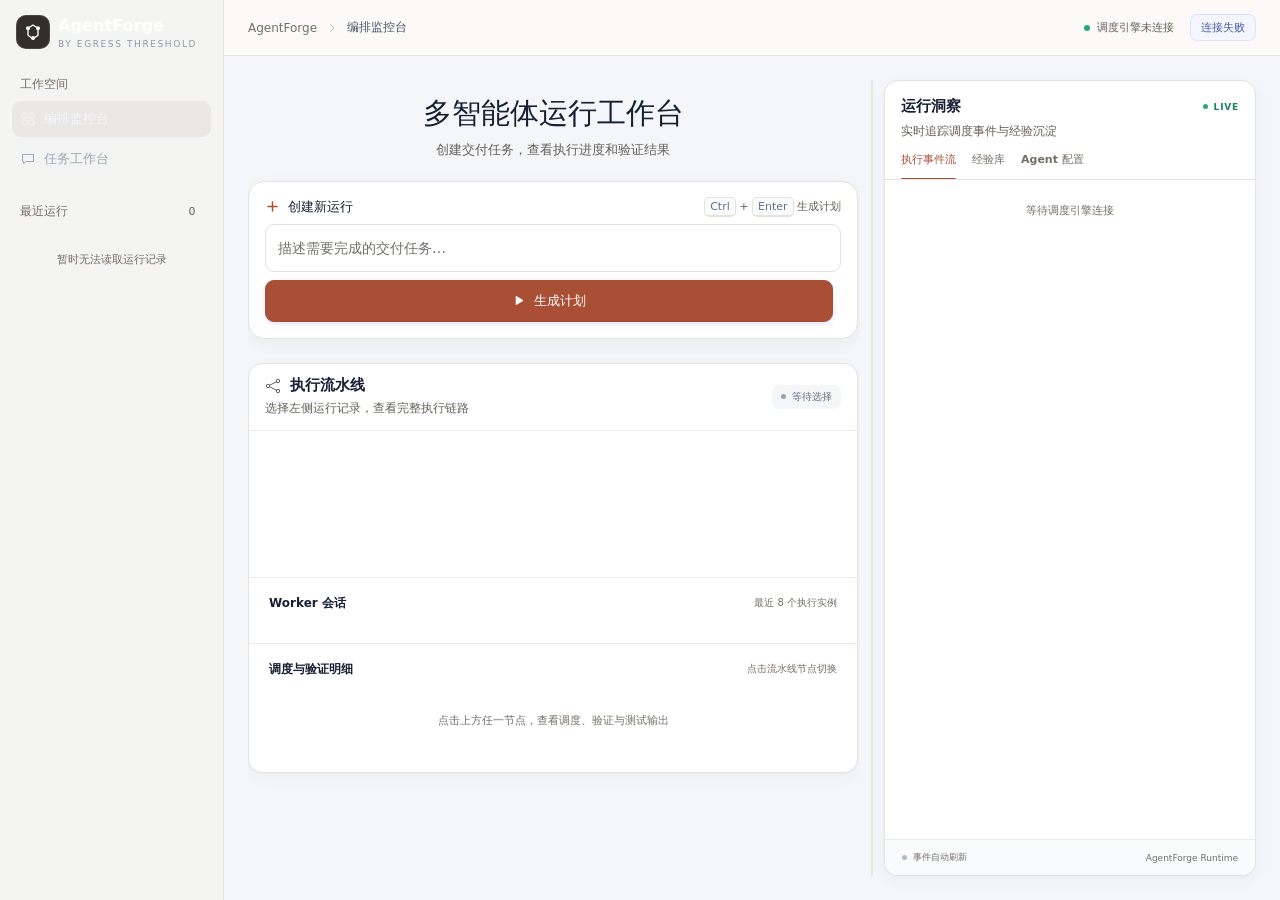
==== frontend/index.html @ 92aa2f30 "Publish AgentForge project" ====
<!DOCTYPE html>
<html lang="zh-CN">
<head>
<meta charset="utf-8" />
<meta name="viewport" content="width=device-width, initial-scale=1" />
<title>编排监控台 · AgentForge | 逃逸阈值</title>
<style>
  :root{
    --bg:#F4F6F9; --panel:#FFFFFF; --line:#E6EAF0; --line-soft:#EEF1F5;
    --text:#172033; --muted:#697386; --subtle:#98A2B3; --primary:#3559D9;
    --primary-hover:#2948BD; --primary-soft:#EEF2FF; --nav:#111827;
    --green:#16865C; --green-bg:#EAF7F1; --amber:#B56808; --amber-bg:#FFF5E5;
    --red:#C94343; --red-bg:#FDEEEE; --blue:#3478C9; --blue-bg:#EDF5FD;
    --radius:14px; --shadow:0 1px 2px rgba(16,24,40,.025),0 5px 18px rgba(16,24,40,.035);
  }
  *{box-sizing:border-box}
  html,body{margin:0;min-height:100%;font-family:Inter,"PingFang SC","Microsoft YaHei",system-ui,-apple-system,sans-serif;background:var(--bg);color:var(--text);font-size:13px}
  body{overflow:hidden}
  button,input,select{font:inherit}
  button{cursor:pointer}
  button:focus-visible,input:focus-visible,select:focus-visible{outline:3px solid rgba(53,89,217,.14);outline-offset:1px}
  .app-shell{display:grid;grid-template-columns:248px minmax(0,1fr);height:100vh;min-height:640px}

  /* 左侧工作区 */
  .sidebar{min-width:0;display:flex;flex-direction:column;background:var(--nav);color:#E7EBF2;border-right:1px solid rgba(255,255,255,.04)}
  .brand{height:72px;flex:none;display:flex;align-items:center;gap:11px;padding:0 22px;border-bottom:1px solid rgba(255,255,255,.075)}
  .brand-mark{width:34px;height:34px;display:grid;place-items:center;border-radius:10px;background:#3559D9;box-shadow:inset 0 0 0 1px rgba(255,255,255,.12)}
  .brand-name{font-size:16px;font-weight:650;letter-spacing:.1px;color:#FFF;line-height:1.25}
  .brand-sub{display:block;margin-top:3px;color:#8E99AB;font-size:9px;font-weight:500;letter-spacing:1.6px;text-transform:uppercase}
  .workspace-nav{padding:20px 14px 12px}
  .section-label{padding:0 10px;margin-bottom:9px;color:#778397;font-size:10px;font-weight:600;letter-spacing:1.2px}
  .workspace-entry{display:flex;align-items:center;gap:10px;height:40px;padding:0 12px;border-radius:9px;background:rgba(87,113,222,.17);color:#F4F6FF;font-weight:550;text-decoration:none}
  .workspace-entry svg{color:#91A7FF}
  .workspace-entry .entry-dot{margin-left:auto;width:5px;height:5px;border-radius:50%;background:#7E97F5}
  .workspace-entry.secondary{margin-top:4px;background:transparent;color:#9DA8BA}
  .workspace-entry.secondary:hover{background:rgba(255,255,255,.045);color:#E7EBF2}
  .workspace-entry.secondary svg{color:currentColor}
  .runs-section{min-height:0;display:flex;flex:1;flex-direction:column;padding:14px 10px 0}
  .runs-heading{display:flex;align-items:center;justify-content:space-between;padding:0 10px 10px}
  .runs-heading .section-label{margin:0;padding:0}
  .run-count{min-width:22px;height:20px;display:grid;place-items:center;padding:0 6px;border-radius:6px;background:rgba(255,255,255,.07);color:#9CA7B8;font-size:10px;font-variant-numeric:tabular-nums}
  #runs{overflow-y:auto;min-height:0;padding-bottom:14px;scrollbar-width:thin;scrollbar-color:#394255 transparent}
  .run-item{position:relative;margin:2px 0;padding:12px 11px 12px 13px;border:1px solid transparent;border-radius:10px;cursor:pointer;transition:background .16s,border-color .16s}
  .run-item:hover{background:rgba(255,255,255,.045)}
  .run-item.active{background:rgba(73,101,202,.18);border-color:rgba(129,151,235,.16)}
  .run-item.active:before{content:"";position:absolute;left:-1px;top:14px;bottom:14px;width:2px;border-radius:2px;background:#8CA3FF}
  .run-item .t{color:#DCE1EA;font-size:12px;line-height:1.55;display:-webkit-box;-webkit-line-clamp:2;-webkit-box-orient:vertical;overflow:hidden}
  .run-item.active .t{color:#FFF}
  .run-item .m{display:flex;gap:6px;align-items:center;margin-top:8px;color:#7F8B9E;font-size:10px;white-space:nowrap;overflow:hidden}
  .run-item .m>span:last-child{margin-left:auto;font-variant-numeric:tabular-nums}
  .dot{width:6px;height:6px;border-radius:50%;background:#667085;flex:none}
  .dot.running,.dot.queued{background:#6F8FFF;box-shadow:0 0 0 3px rgba(111,143,255,.1);animation:pulse 1.4s infinite}
  .dot.succeeded{background:#3DBA8A}
  .dot.failed,.dot.timed_out,.dot.needs_attention{background:#E36A6A}
  .sidebar-footer{flex:none;margin:0 20px;padding:17px 0 20px;border-top:1px solid rgba(255,255,255,.075)}
  .sidebar-footer .foot-title{color:#D5DBE5;font-size:11px;font-weight:550}
  .sidebar-footer .foot-copy{margin-top:5px;color:#6F7B8F;font-size:10px;line-height:1.6}

  /* 顶部与主区域 */
  .workspace{min-width:0;min-height:0;display:flex;flex-direction:column}
  .topbar{height:64px;flex:none;display:flex;align-items:center;justify-content:space-between;gap:20px;padding:0 26px;background:rgba(255,255,255,.94);border-bottom:1px solid var(--line)}
  .breadcrumb{display:flex;align-items:center;gap:9px;color:var(--subtle);font-size:12px}
  .breadcrumb strong{color:#475467;font-weight:550}
  .breadcrumb svg{color:#B0B7C3}
  .topbar-right{display:flex;align-items:center;gap:16px}
  .engine-state{display:flex;align-items:center;gap:7px;color:var(--muted);font-size:11px}
  .engine-state:before{content:"";width:6px;height:6px;border-radius:50%;background:#2AA67A;box-shadow:0 0 0 3px #E9F7F1}
  .badge{display:inline-flex;align-items:center;height:27px;padding:0 10px;border:1px solid #DCE3FA;border-radius:7px;background:#F4F6FF;color:#465BA7;font-size:11px;font-weight:550;white-space:nowrap}
  .avatar{width:30px;height:30px;display:grid;place-items:center;border-radius:9px;background:#F0F2F5;border:1px solid #E4E7EC;color:#475467;font-size:10px;font-weight:700;letter-spacing:.4px}
  .content{--activity-w:372px;position:relative;min-height:0;flex:1;display:grid;grid-template-columns:minmax(0,1fr) minmax(0,var(--activity-w,372px));gap:20px;padding:24px;overflow:hidden}
  .splitter{position:absolute;top:24px;bottom:24px;width:12px;right:calc(var(--activity-w,372px) + var(--split-offset,33px));z-index:6;cursor:col-resize;border-radius:8px;touch-action:none}
  .splitter:before{content:"";position:absolute;inset:0 5px;border-radius:4px;background:#E7E2DA;opacity:.85;transition:opacity .15s,background .15s}
  .splitter:hover:before,.splitter:focus-visible:before,.splitter.dragging:before{opacity:1;background:var(--primary)}
  .splitter:focus-visible{outline:none}
  .splitter:focus-visible:before{opacity:1}
  body.resizing{cursor:col-resize;user-select:none}
  .main-scroll{min-width:0;overflow-y:auto;padding-right:2px;scrollbar-width:thin;scrollbar-color:#CDD4DF transparent}
  .page-heading{display:flex;align-items:flex-end;justify-content:space-between;gap:16px;margin:0 0 20px}
  .eyebrow{margin-bottom:7px;color:var(--primary);font-size:10px;font-weight:700;letter-spacing:1.5px;text-transform:uppercase}
  .page-heading h1{margin:0;font-size:23px;font-weight:650;letter-spacing:-.45px;line-height:1.35}
  .page-heading p{margin:7px 0 0;color:var(--muted);font-size:12px;line-height:1.6}
  .panel{background:var(--panel);border:1px solid var(--line);border-radius:var(--radius);box-shadow:var(--shadow)}
  .composer{margin-bottom:18px;padding:18px 19px 19px}
  .composer-heading{display:flex;align-items:center;justify-content:space-between;margin-bottom:13px}
  .composer-title{display:flex;align-items:center;gap:8px;font-size:12px;font-weight:650}
  .composer-title svg{color:var(--primary)}
  .shortcut{color:var(--subtle);font-size:10px}
  kbd{padding:2px 5px;border:1px solid var(--line);border-bottom-width:2px;border-radius:5px;background:#FAFBFC;color:#667085;font-family:inherit;font-size:9px}
  .taskbar{display:grid;grid-template-columns:172px minmax(180px,1fr) auto;gap:10px}
  .taskbar input,.taskbar select{width:100%;height:42px;border:1px solid #DDE2EA;border-radius:9px;background:#FFF;color:var(--text);font-size:12px;transition:border-color .16s,box-shadow .16s}
  .taskbar input{padding:0 13px}
  .taskbar select{padding:0 34px 0 12px;cursor:pointer}
  .taskbar input::placeholder{color:#A2AAB8}
  .taskbar input:hover,.taskbar select:hover{border-color:#C7CFDC}
  .taskbar input:focus,.taskbar select:focus{border-color:#91A4E8;box-shadow:0 0 0 3px rgba(53,89,217,.08);outline:none}
  .primary-btn{height:42px;display:inline-flex;align-items:center;justify-content:center;gap:8px;padding:0 17px;border:1px solid var(--primary);border-radius:9px;background:var(--primary);color:#FFF;font-size:12px;font-weight:600;white-space:nowrap;box-shadow:0 2px 4px rgba(53,89,217,.16);transition:background .16s,transform .16s}
  .primary-btn:hover{background:var(--primary-hover);border-color:var(--primary-hover)}
  .primary-btn:active{transform:translateY(1px)}
  .primary-btn:disabled{opacity:.55;cursor:not-allowed;transform:none}
  .pipeline-panel{overflow:hidden;margin-bottom:18px}
  .panel-header{min-height:67px;display:flex;align-items:center;justify-content:space-between;gap:14px;padding:15px 20px;border-bottom:1px solid var(--line-soft)}
  .panel-title{display:flex;align-items:center;gap:9px;margin:0;font-size:13px;font-weight:650}
  .panel-title svg{color:#7C8BA5}
  .panel-subtitle{margin-top:5px;color:var(--muted);font-size:10px;white-space:nowrap;overflow:hidden;text-overflow:ellipsis;max-width:520px}
  .run-state{display:inline-flex;align-items:center;gap:6px;flex:none;padding:5px 9px;border-radius:7px;background:#F4F6F8;color:#667085;font-size:10px;font-weight:550}
  .run-state:before{content:"";width:5px;height:5px;border-radius:50%;background:#98A2B3}
  .run-state.running,.run-state.queued{background:var(--blue-bg);color:var(--blue)}
  .run-state.running:before,.run-state.queued:before{background:var(--blue);animation:pulse 1.4s infinite}
  .run-state.succeeded{background:var(--green-bg);color:var(--green)}
  .run-state.succeeded:before{background:var(--green)}
  .run-state.failed,.run-state.timed_out,.run-state.needs_attention{background:var(--red-bg);color:var(--red)}
  .run-state.failed:before,.run-state.timed_out:before,.run-state.needs_attention:before{background:var(--red)}
  .dag-wrap{overflow-x:auto;padding:14px 20px 4px;scrollbar-width:thin;scrollbar-color:#D5DBE5 transparent}
  svg#dag{display:block;width:100%;min-width:680px;height:auto}
  .stats{display:grid;grid-template-columns:repeat(5,minmax(0,1fr));gap:10px;padding:8px 20px 20px}
  .stat{min-width:0;padding:12px 13px;border:1px solid var(--line-soft);border-radius:10px;background:#FAFBFC}
  .stat .k{color:var(--muted);font-size:10px;white-space:nowrap}
  .stat .v{margin-top:6px;color:#26334A;font-size:18px;font-weight:650;line-height:1.2;font-variant-numeric:tabular-nums;white-space:nowrap;overflow:hidden;text-overflow:ellipsis}
  .workers-section{border-top:1px solid var(--line-soft);padding:17px 20px 19px}
  .section-heading{display:flex;align-items:center;justify-content:space-between;margin-bottom:12px}
  .section-heading h3{margin:0;font-size:12px;font-weight:650}
  .section-heading span{color:var(--subtle);font-size:10px}
  .workers{display:grid;grid-template-columns:repeat(auto-fit,minmax(180px,1fr));gap:9px}
  .worker{padding:11px 12px;border:1px solid var(--line);border-radius:10px;background:#FFF}
  .worker .wid{overflow:hidden;color:var(--subtle);font-family:Consolas,monospace;font-size:9px;text-overflow:ellipsis;white-space:nowrap}
  .worker .wtitle{display:flex;align-items:center;justify-content:space-between;gap:7px;margin-top:7px;font-size:11px;font-weight:600}
  .worker .p{margin-top:7px;color:var(--muted);font-size:10px;overflow:hidden;text-overflow:ellipsis;white-space:nowrap}
  .detail-section{border-top:1px solid var(--line-soft);padding:17px 20px 20px}
  .detail h3{margin:0 0 12px;font-size:12px;font-weight:650}
  .attempt-card{margin-top:10px;padding:12px 13px;border:1px solid var(--line-soft);border-radius:10px;background:#FAFBFC}
  .kv{display:flex;align-items:center;flex-wrap:wrap;gap:7px;margin-bottom:8px;font-size:11px}
  .kv:last-child{margin-bottom:0}
  .kv .k{min-width:52px;color:var(--muted)}
  .tag{display:inline-flex;align-items:center;padding:3px 7px;border-radius:5px;background:#F0F2F5;color:#5D6878;font-size:9px;line-height:1.35}
  .tag.ok{background:var(--green-bg);color:var(--green)}
  .tag.bad{background:var(--red-bg);color:var(--red)}
  .tag.warn{background:var(--amber-bg);color:var(--amber)}
  pre{max-height:190px;margin:8px 0 0;padding:11px 12px;overflow:auto;border:1px solid #E2E7EE;border-radius:8px;background:#172033;color:#DCE4F2;font-family:Consolas,Monaco,monospace;font-size:10px;line-height:1.6;white-space:pre-wrap}
  .empty{padding:22px 12px;color:var(--subtle);font-size:11px;line-height:1.7;text-align:center}

  /* 右侧事件流 */
  .activity-panel{min-height:0;display:flex;flex-direction:column;overflow:hidden}
  .activity-head{flex:none;padding:19px 19px 14px}
  .activity-title-row{display:flex;align-items:center;justify-content:space-between}
  .activity-title{margin:0;font-size:13px;font-weight:650}
  .live-label{display:flex;align-items:center;gap:6px;color:var(--green);font-size:9px;font-weight:650;letter-spacing:.8px;text-transform:uppercase}
  .live-label:before{content:"";width:5px;height:5px;border-radius:50%;background:#2AA67A;animation:pulse 1.8s infinite}
  .activity-copy{margin:6px 0 0;color:var(--muted);font-size:10px;line-height:1.5}
  .tabs{flex:none;display:flex;gap:16px;padding:0 19px;border-bottom:1px solid var(--line);overflow-x:auto;scrollbar-width:none}
  .tabs::-webkit-scrollbar{display:none}
  .tab{position:relative;flex:none;padding:0 0 12px;border:0;background:transparent;color:var(--muted);font-size:11px;font-weight:550;white-space:nowrap}
  .tab:after{content:"";position:absolute;right:0;bottom:-1px;left:0;height:2px;border-radius:2px;background:transparent}
  .tab.on{color:var(--primary)}
  .tab.on:after{background:var(--primary)}
  .activity-panel .scroll{min-height:0;flex:1;overflow-y:auto;scrollbar-width:thin;scrollbar-color:#D4DAE3 transparent}
  .ev{display:grid;grid-template-columns:51px minmax(0,1fr);gap:10px;padding:13px 17px;border-bottom:1px solid #F0F2F5}
  .ev .time{padding-top:1px;color:#A0A8B5;font-family:Consolas,monospace;font-size:9px;font-variant-numeric:tabular-nums}
  .ev .body{min-width:0}
  .ev .kind{margin-bottom:5px;overflow:hidden;color:#8B96A7;font-size:8px;font-weight:650;letter-spacing:.6px;text-overflow:ellipsis;text-transform:uppercase;white-space:nowrap}
  .ev .msg{color:#4B5668;font-size:11px;line-height:1.6;word-break:break-word}
  .ev.lv-success .msg{color:var(--green)}
  .ev.lv-warning .msg{color:var(--amber)}
  .ev.lv-error .msg{color:var(--red)}
  .ev.scheduler{background:#FAFBFF}
  .ev.selfloop{background:#FFFCF7}
  .lesson{margin:11px 13px;padding:12px 13px;border:1px solid var(--line-soft);border-radius:10px;background:#FAFBFC}
  .lesson .s{color:#344054;font-size:11px;font-weight:600;line-height:1.55}
  .lesson .p{margin-top:6px;color:var(--muted);font-size:10px;line-height:1.6}

  /* Agent 配置面板 */
  .agent-toolbar{display:flex;align-items:center;gap:8px;margin:11px 13px 0;flex-wrap:wrap}
  .agent-toolbar-label{color:var(--muted);font-size:10.5px;flex:none}
  .agent-toolbar select{height:30px;max-width:100%;border:1px solid var(--line);border-radius:8px;background:#fff;padding:0 8px;font-size:11.5px;color:var(--text)}
  .agent-new{flex:none;white-space:nowrap;margin-left:auto;height:30px;padding:0 12px;font-size:11.5px;border-radius:8px}
  .agent-section-title{margin:14px 13px 8px;color:#37332f;font-size:11px;font-weight:650;display:flex;align-items:center;gap:6px}
  .agent-section-title .hint{color:var(--subtle);font-weight:400;font-size:10px}
  .rank-hint{margin:-4px 13px 8px;color:var(--subtle);font-size:9.5px;line-height:1.55;overflow-wrap:anywhere}
  .rank-row{display:flex;gap:8px;align-items:flex-start;margin:0 13px 6px;padding:8px 10px;border:1px solid var(--line-soft);border-radius:9px;background:#fff}
  .rank-row.top{border-color:#ead2c9;background:var(--primary-soft)}
  .rank-pos{flex:none;width:20px;height:20px;display:grid;place-items:center;border-radius:6px;background:#efede8;color:var(--muted);font-size:10px;font-weight:650}
  .rank-row.top .rank-pos{background:var(--primary);color:#fff}
  .rank-main{min-width:0;flex:1}
  .rank-name{font-size:11.5px;font-weight:600;color:var(--text)}
  .rank-name .score{margin-left:6px;color:var(--primary);font-variant-numeric:tabular-nums}
  .rank-reason{margin-top:3px;color:var(--muted);font-size:9.5px;line-height:1.55;overflow-wrap:anywhere}
  .rank-badge{flex:none;font-size:9px;padding:2px 6px;border-radius:5px;background:var(--green-bg);color:var(--green)}
  .rank-badge.warn{background:var(--amber-bg);color:var(--amber)}
  .rank-badge.bad{background:var(--red-bg);color:var(--red)}
  .agent-card{margin:0 13px 8px;border:1px solid var(--line-soft);border-radius:11px;padding:11px 12px;background:#fff}
  .agent-head{display:flex;align-items:center;gap:7px}
  .agent-name{font-size:12px;font-weight:650;color:var(--text)}
  .agent-id{color:var(--subtle);font-size:9.5px;font-family:ui-monospace,Consolas,monospace}
  .agent-status{margin-left:auto;font-size:9px;padding:2px 7px;border-radius:5px;background:var(--green-bg);color:var(--green)}
  .agent-status.degraded{background:var(--amber-bg);color:var(--amber)}
  .agent-status.offline{background:#efede8;color:var(--muted)}
  .agent-model{margin-top:5px;color:var(--muted);font-size:10px}
  .agent-stats{display:grid;grid-template-columns:repeat(auto-fit,minmax(84px,1fr));gap:5px;margin-top:8px}
  .agent-stat{padding:5px 7px;border-radius:7px;background:#faf9f6}
  .agent-stat span{display:block;color:var(--subtle);font-size:8.5px}
  .agent-stat strong{display:block;margin-top:2px;color:#312d29;font-size:10.5px;font-weight:600;font-variant-numeric:tabular-nums}
  .agent-chips{display:flex;flex-wrap:wrap;gap:4px;margin-top:8px}
  .agent-chip{padding:2px 7px;border-radius:5px;background:#efede8;color:var(--muted);font-size:9px}
  .agent-actions{display:flex;gap:6px;margin-top:9px}
  .agent-actions button{height:26px;padding:0 10px;border:1px solid var(--line);border-radius:7px;background:#fff;color:var(--muted);font-size:10.5px}
  .agent-actions button:hover{border-color:var(--primary);color:var(--primary)}
  .agent-actions button.danger:hover{border-color:var(--red);color:var(--red)}
  .agent-form{margin:0 13px 10px;border:1px solid #ead2c9;border-radius:11px;padding:12px;background:var(--primary-soft)}
  .agent-form h4{margin:0 0 9px;font-size:12px;color:var(--text)}
  .agent-form-grid{display:grid;grid-template-columns:repeat(auto-fit,minmax(132px,1fr));gap:8px}
  .agent-field{display:flex;flex-direction:column;gap:4px}
  .agent-field.wide{grid-column:1/-1}
  .agent-field label{color:var(--muted);font-size:10px}
  .agent-field input,.agent-field select{height:30px;border:1px solid var(--line);border-radius:7px;padding:0 8px;font-size:11.5px;background:#fff;color:var(--text)}
  .agent-tools{display:flex;flex-wrap:wrap;gap:6px}
  .agent-tools label{display:flex;align-items:center;gap:4px;color:var(--muted);font-size:10px}
  .agent-form-actions{display:flex;gap:8px;margin-top:10px;align-items:center}
  .agent-form-actions .primary-btn{height:30px;padding:0 14px;font-size:11.5px;border-radius:8px}
  .agent-form-actions .ghost{height:30px;padding:0 12px;border:1px solid var(--line);border-radius:8px;background:#fff;color:var(--muted);font-size:11.5px}
  .agent-form-error{color:var(--red);font-size:10.5px;margin-top:8px}
  .activity-footer{flex:none;display:flex;align-items:center;justify-content:space-between;padding:11px 17px;border-top:1px solid var(--line-soft);background:#FAFBFC;color:var(--subtle);font-size:9px}
  .activity-footer span:first-child{display:flex;align-items:center;gap:6px}
  .activity-footer i{width:5px;height:5px;border-radius:50%;background:#B1BAC7}
  @keyframes pulse{0%,100%{opacity:1}50%{opacity:.35}}

  @media (max-width:1280px){
    .app-shell{grid-template-columns:224px minmax(0,1fr)}
    .content{grid-template-columns:minmax(0,1fr) minmax(0,var(--activity-w,340px))}
    .taskbar{grid-template-columns:154px minmax(160px,1fr) auto}
    .stats{gap:8px}.stat{padding:11px 10px}.stat .v{font-size:16px}
  }
  @media (max-width:1080px){
    body{overflow:auto}.app-shell{height:auto;min-height:100vh}.sidebar{position:sticky;top:0;height:100vh}
    .workspace{min-height:100vh}.content{grid-template-columns:1fr;overflow:visible}.main-scroll{overflow:visible}
    .splitter{display:none}
    .activity-panel{height:600px}.topbar{position:sticky;top:0;z-index:5}
  }
  @media (max-width:760px){
    .app-shell{display:block}.sidebar{position:static;height:auto;min-height:0}.brand{height:64px}
    .workspace-nav{display:none}.runs-section{max-height:265px}.sidebar-footer{display:none}
    .topbar{height:58px;padding:0 16px}.topbar-right{gap:9px}.engine-state{display:none}
    .content{padding:17px 14px}.page-heading h1{font-size:20px}.page-heading p{font-size:11px}
    .taskbar{grid-template-columns:1fr}.primary-btn{width:100%}.shortcut{display:none}
    .stats{grid-template-columns:repeat(2,1fr)}.stat:last-child{grid-column:span 2}
    .panel-header,.composer{padding-right:15px;padding-left:15px}.dag-wrap{padding-right:14px;padding-left:14px}
    .stats{padding-right:14px;padding-left:14px}.workers-section,.detail-section{padding-right:14px;padding-left:14px}
    .panel-subtitle{max-width:210px}.activity-panel{height:540px}
  }
</style>
<link rel="stylesheet" href="/static/theme.css" />
<style>
  /* Homepage only. The task workbench still uses the shared theme. */
  .app-shell {
    --bg: #fbfaf8;
    --nav: #f4f4f3;
    --line: #e6e2dc;
    --line-soft: #eeebe6;
    --muted: #655f58;
    --subtle: #746e67;
    --primary: #a84f35;
    --primary-hover: #8e402b;
    --primary-soft: #f8ede7;
    font-variant-numeric: tabular-nums;
  }
  .app-shell .sidebar { background: var(--nav); border-color: #e5e4e1; }
  .app-shell .brand { height: 64px; gap: 8px; padding: 0 16px; border: 0; }
  .app-shell .brand-mark { background: #322e2a; }
  .app-shell .workspace-nav { padding: 12px 12px 8px; }
  .app-shell .section-label { padding: 0 8px; margin-bottom: 8px; color: var(--subtle); font-size: 12px; font-weight: 500; letter-spacing: 0; }
  .app-shell .workspace-entry { height: 36px; gap: 8px; padding: 0 8px; font-weight: 500; }
  .app-shell .workspace-entry svg { color: currentColor; }
  .app-shell .workspace-entry:not(.secondary), .app-shell .run-item.active { background: #e9e8e5; border-color: transparent; }
  .app-shell .workspace-entry:hover, .app-shell .workspace-entry.secondary:hover,
  .app-shell .run-item:hover { background: #eeedeb; }
  .app-shell .runs-section { padding: 16px 12px 0; }
  .app-shell .runs-heading { padding: 0 8px 8px; }
  .app-shell .runs-heading .section-label { padding: 0; margin: 0; }
  .app-shell .run-count { padding: 0; background: none; color: var(--muted); font-size: 11px; }
  .app-shell .run-item { margin: 2px 0; padding: 8px; border-radius: 8px; }
  .app-shell .run-item .t { -webkit-line-clamp: 1; font-size: 13px; }
  .app-shell .run-item .m { margin-top: 4px; color: var(--subtle); font-size: 11px; }
  .app-shell .run-item.active::before { top: 8px; bottom: 8px; }
  .app-shell .topbar { height: 56px; padding: 0 24px; background: var(--bg); border-color: var(--line); }
  .app-shell .breadcrumb strong { font-weight: 500; }
  .app-shell .engine-state::before { box-shadow: none; }
  .app-shell .content { gap: 24px; padding: 24px; }
  .app-shell .main-scroll { padding: 0 2px 0 0; }
  .app-shell .page-heading { justify-content: center; margin: 16px 0 20px; text-align: center; }
  .app-shell .page-heading h1 { font: 500 clamp(26px, 2.25vw, 36px)/1.25 Georgia, "Songti SC", SimSun, serif; letter-spacing: 0; }
  .app-shell .page-heading p { margin-top: 8px; color: var(--muted); font-size: 13px; }
  .app-shell .composer { width: min(100%, 760px); padding: 16px; margin: 0 auto 24px; border-radius: 16px; box-shadow: 0 4px 16px rgba(37, 30, 24, .05); }
  .app-shell .composer-heading { margin-bottom: 8px; }
  .app-shell .composer-title { font-size: 13px; font-weight: 500; }
  .app-shell .shortcut { color: var(--muted); font-size: 11px; }
  .app-shell kbd { font-size: 11px; }
  .app-shell .taskbar { grid-template-columns: minmax(0, 1fr) auto; gap: 8px; }
  .app-shell .taskbar input { grid-column: 1 / -1; height: 48px; padding: 0 12px; font-size: 14px; }
  .app-shell .taskbar input::placeholder { color: var(--subtle); }
  .app-shell .taskbar select { width: auto; max-width: 100%; justify-self: start; }
  .app-shell .taskbar input:focus, .app-shell .taskbar select:focus,
  .app-shell :is(a, button, [tabindex="0"]):focus-visible {
    outline: 2px solid var(--primary);
    outline-offset: 2px;
    box-shadow: none;
  }
  .app-shell .primary-btn { padding: 0 12px; font-size: 13px; font-weight: 500; }
  .app-shell .primary-btn:active { transform: none; }
  .app-shell .panel-header { padding: 12px 16px; }
  .app-shell .panel-title, .app-shell .activity-title { font-size: 15px; font-weight: 600; }
  .app-shell .panel-title svg { color: var(--muted); }
  .app-shell .panel-subtitle, .app-shell .activity-copy { color: var(--muted); font-size: 12px; }
  .app-shell .dag-wrap { padding: 12px 16px 4px; }
  .app-shell .stats { padding: 8px 16px 16px; }
  .app-shell .stat .k { color: var(--muted); }
  .app-shell .activity-head { padding: 16px 16px 12px; }
  .app-shell .tabs { gap: 16px; padding: 0 16px; }
  .app-shell .tab, .app-shell .ev .time, .app-shell .ev .kind { color: var(--subtle); }
  .app-shell .tab.on { color: var(--primary); }
  .app-shell .ev .kind { text-transform: none; letter-spacing: 0; font-size: 11px; }
  .app-shell .ev .msg { font-size: 12px; }
  .app-shell .dot.running, .app-shell .dot.queued,
  .app-shell .run-state::before, .app-shell .live-label::before,
  .app-shell .activity-footer i { animation: none; box-shadow: none; }
  @media (max-width: 760px) {
    .app-shell .workspace-nav { display: block; padding-top: 0; }
    .app-shell .runs-section { max-height: 152px; padding-top: 8px; }
    .app-shell .breadcrumb svg { display: none; }
    .app-shell .topbar, .app-shell .content { padding-inline: 12px; }
    .app-shell .page-heading { margin-top: 0; }
    .app-shell .composer { padding: 12px; }
    .app-shell .taskbar select { min-width: 0; }
    .app-shell .primary-btn { width: auto; }
  }
</style>
</head>
<body>
<div class="app-shell">
  <aside class="sidebar">
    <div class="brand">
      <div class="brand-mark" aria-hidden="true">
        <svg width="22" height="22" viewBox="0 0 22 22" fill="none">
          <path d="M6 7.2L11 4l5 3.2v7.1L11 18l-5-3.7V7.2Z" stroke="white" stroke-width="1.35" stroke-linejoin="round"/>
          <circle cx="6" cy="7.2" r="2" fill="white"/><circle cx="16" cy="7.2" r="2" fill="white"/><circle cx="11" cy="17" r="2" fill="white"/>
        </svg>
      </div>
      <div><div class="brand-name">AgentForge</div><div class="brand-sub">by Egress Threshold</div></div>
    </div>
    <nav class="workspace-nav" aria-label="工作空间">
      <div class="section-label">工作空间</div>
      <a class="workspace-entry" href="/" aria-current="page">
        <svg width="16" height="16" viewBox="0 0 16 16" fill="none" aria-hidden="true"><rect x="2" y="2" width="5" height="5" rx="1.2" stroke="currentColor"/><rect x="9" y="2" width="5" height="5" rx="1.2" stroke="currentColor"/><rect x="2" y="9" width="5" height="5" rx="1.2" stroke="currentColor"/><rect x="9" y="9" width="5" height="5" rx="1.2" stroke="currentColor"/></svg>
        编排监控台
      </a>
      <a class="workspace-entry secondary" id="workbench-link" href="/workbench">
        <svg width="16" height="16" viewBox="0 0 16 16" fill="none" aria-hidden="true"><path d="M2.5 3.5h11v7h-7l-3 2v-2h-1v-7Z" stroke="currentColor" stroke-linejoin="round"/></svg>
        任务工作台
      </a>
    </nav>
    <section class="runs-section">
      <div class="runs-heading"><div class="section-label">最近运行</div><span class="run-count" id="run-count">0</span></div>
      <div id="runs"></div>
    </section>
  </aside>

  <div class="workspace">
    <header class="topbar">
      <div class="breadcrumb">
        <span>AgentForge</span>
        <svg width="12" height="12" viewBox="0 0 12 12" fill="none"><path d="m4.5 2.5 3.5 3.5-3.5 3.5" stroke="currentColor" stroke-linecap="round" stroke-linejoin="round"/></svg>
        <strong>编排监控台</strong>
      </div>
      <div class="topbar-right">
        <span class="engine-state" id="engine-state">正在连接调度引擎</span>
        <span class="badge" id="mode">加载中…</span>
      </div>
    </header>

    <div class="content">
      <main class="main-scroll">
        <div class="page-heading">
          <div><h1>多智能体运行工作台</h1><p>创建交付任务，查看执行进度和验证结果</p></div>
        </div>

        <section class="panel composer" aria-label="创建运行">
          <div class="composer-heading">
            <div class="composer-title">
              <svg width="15" height="15" viewBox="0 0 15 15" fill="none"><path d="M7.5 3v9M3 7.5h9" stroke="currentColor" stroke-width="1.5" stroke-linecap="round"/></svg>
              创建新运行
            </div>
            <span class="shortcut"><kbd>Ctrl</kbd> + <kbd>Enter</kbd> 生成计划</span>
          </div>
          <div class="taskbar">
            <input id="task" placeholder="描述需要完成的交付任务…" aria-label="交付任务" />
            <button class="primary-btn" id="go">
              <svg width="13" height="13" viewBox="0 0 13 13" fill="none" aria-hidden="true"><path d="M3.2 2.4 10 6.5l-6.8 4.1V2.4Z" fill="currentColor" stroke="currentColor" stroke-linejoin="round"/></svg>
              生成计划
            </button>
          </div>
          <div id="plan-preview" hidden></div>
        </section>

        <section class="panel pipeline-panel">
          <div class="panel-header">
            <div style="min-width:0">
              <h2 class="panel-title">
                <svg width="16" height="16" viewBox="0 0 16 16" fill="none"><circle cx="3" cy="8" r="1.7" stroke="currentColor"/><circle cx="13" cy="3" r="1.7" stroke="currentColor"/><circle cx="13" cy="13" r="1.7" stroke="currentColor"/><path d="m4.6 7.2 6.8-3.4M4.6 8.8l6.8 3.4" stroke="currentColor" stroke-linecap="round"/></svg>
                执行流水线
              </h2>
              <div class="panel-subtitle" id="active-task-title">选择左侧运行记录，查看完整执行链路</div>
            </div>
            <span class="run-state" id="active-run-status">等待选择</span>
          </div>
          <div class="dag-wrap"><svg id="dag" viewBox="0 0 720 112" role="img" aria-label="智能体执行流水线"></svg></div>
          <div class="stats" id="stats"></div>
          <details class="workers-section" id="usage-panel" hidden>
            <summary id="usage-summary"></summary>
            <ul id="usage-rows"></ul>
          </details>
          <div class="workers-section">
            <div class="section-heading"><h3>Worker 会话</h3><span>最近 8 个执行实例</span></div>
            <div class="workers" id="workers"></div>
          </div>
          <div class="detail-section">
            <div class="section-heading"><h3>调度与验证明细</h3><span>点击流水线节点切换</span></div>
            <div class="detail" id="detail"><div class="empty">点击上方任一节点，查看调度、验证与测试输出</div></div>
          </div>
        </section>
      </main>

      <div class="splitter" id="splitter" role="separator" aria-orientation="vertical"
           aria-label="拖动调整右侧面板宽度" title="拖动调整右侧面板宽度（双击恢复默认）" tabindex="0"></div>

      <aside class="panel activity-panel">
        <div class="activity-head">
          <div class="activity-title-row"><h2 class="activity-title">运行洞察</h2><span class="live-label">Live</span></div>
          <p class="activity-copy">实时追踪调度事件与经验沉淀</p>
        </div>
        <div class="tabs" role="tablist">
          <button class="tab on" data-tab="events" role="tab">执行事件流</button>
          <button class="tab" data-tab="lessons" role="tab">经验库</button>
          <button class="tab" data-tab="agents" role="tab">Agent 配置</button>
        </div>
        <div class="scroll" id="events"></div>
        <div class="scroll" id="lessons" style="display:none"></div>
        <div class="scroll" id="agents" style="display:none"></div>
        <div class="activity-footer"><span><i></i>事件自动刷新</span><span>AgentForge Runtime</span></div>
      </aside>
    </div>
  </div>
</div>

<script>
const $ = (s) => document.querySelector(s);
const SVG_NS = "http://www.w3.org/2000/svg";
let META = null, RUN = null, TIMER = null, SELECTED = null;

async function api(path, opts) {
  const res = await fetch(path, opts);
  if (!res.ok) throw Object.assign(new Error(await res.text()), {status: res.status});
  return res.json();
}

function el(tag, cls, text) {
  const n = document.createElement(tag);
  if (cls) n.className = cls;
  if (text !== undefined) n.textContent = text;
  return n;
}

function statusLabel(s) {
  return {pending:"待执行", running:"执行中", completed:"待验证", passed:"已通过", retrying:"自愈重试", timed_out:"已超时", needs_attention:"需人工介入", failed:"失败", queued:"排队中", succeeded:"成功"}[s] || s;
}

function statusColor(s) {
  return {pending:"#C5CDD8", running:"#4D73DD", completed:"#4D73DD", passed:"#22A078", retrying:"#D18A24", timed_out:"#D95C5C", needs_attention:"#D95C5C", failed:"#D95C5C", queued:"#8B96A7", succeeded:"#22A078"}[s] || "#C5CDD8";
}

function renderRunContext() {
  const title = $("#active-task-title");
  const state = $("#active-run-status");
  if (!RUN) {
    title.textContent = "选择左侧运行记录，查看完整执行链路";
    state.textContent = "等待选择";
    state.className = "run-state";
    return;
  }
  title.textContent = RUN.run.task;
  title.title = RUN.run.task;
  state.textContent = statusLabel(RUN.run.status);
  state.className = "run-state " + RUN.run.status;
}

const draftStorageKey = "agentforge.pending-draft";
function saveDraft(id) {
  try {
    if (id) sessionStorage.setItem(draftStorageKey, id);
    else sessionStorage.removeItem(draftStorageKey);
  } catch {}
}
function readDraft() {
  try { return sessionStorage.getItem(draftStorageKey); }
  catch { return null; }
}

// ---------- 右侧面板拖拽分栏 ----------
const SPLIT_KEY = "agentforge.activity-width";
function initSplitter() {
  const handle = $("#splitter");
  const content = $(".content");
  const panel = $(".activity-panel");
  const main = $(".main-scroll");
  if (!handle || !content || !panel || !main) return;
  const apply = (width) => content.style.setProperty("--activity-w", Math.round(width) + "px");
  const clamp = (width) => {
    const rect = content.getBoundingClientRect();
    const max = Math.max(340, Math.min(800, rect.width - 600));
    return Math.max(300, Math.min(width, max));
  };
  const syncOffset = () => {
    const contentRect = content.getBoundingClientRect();
    const panelRect = panel.getBoundingClientRect();
    const mainRect = main.getBoundingClientRect();
    const paddingRight = contentRect.right - panelRect.right;
    const gap = Math.max(0, panelRect.left - mainRect.right);
    handle.style.setProperty("--split-offset", (paddingRight + gap / 2 - 6).toFixed(1) + "px");
  };
  let stored = NaN;
  try { stored = parseFloat(localStorage.getItem(SPLIT_KEY) || ""); } catch (error) { /* 隐私模式 */ }
  syncOffset();
  apply(clamp(Number.isFinite(stored) ? stored : panel.getBoundingClientRect().width));
  syncOffset();
  let drag = null;
  handle.addEventListener("pointerdown", (event) => {
    if (event.button !== 0) return;
    drag = { startX: event.clientX, width: panel.getBoundingClientRect().width };
    try { handle.setPointerCapture(event.pointerId); } catch (error) { /* 忽略 */ }
    handle.classList.add("dragging");
    document.body.classList.add("resizing");
    event.preventDefault();
  });
  handle.addEventListener("pointermove", (event) => {
    if (!drag) return;
    apply(clamp(drag.width + (drag.startX - event.clientX)));
  });
  const end = (event) => {
    if (!drag) return;
    drag = null;
    handle.classList.remove("dragging");
    document.body.classList.remove("resizing");
    try { handle.releasePointerCapture(event.pointerId); } catch (error) { /* 忽略 */ }
    const width = parseFloat(content.style.getPropertyValue("--activity-w"));
    if (Number.isFinite(width)) {
      try { localStorage.setItem(SPLIT_KEY, String(Math.round(width))); } catch (error) { /* 忽略 */ }
    }
    syncOffset();
  };
  handle.addEventListener("pointerup", end);
  handle.addEventListener("pointercancel", end);
  handle.addEventListener("keydown", (event) => {
    const applied = parseFloat(content.style.getPropertyValue("--activity-w"));
    const current = Number.isFinite(applied) ? applied : panel.getBoundingClientRect().width;
    let next = null;
    if (event.key === "ArrowLeft") next = current + 24;
    else if (event.key === "ArrowRight") next = current - 24;
    else if (event.key === "Home") next = 300;
    else if (event.key === "End") next = 800;
    if (next === null) return;
    event.preventDefault();
    const width = clamp(next);
    apply(width);
    try { localStorage.setItem(SPLIT_KEY, String(Math.round(width))); } catch (error) { /* 忽略 */ }
    syncOffset();
  });
  handle.addEventListener("dblclick", () => {
    content.style.removeProperty("--activity-w");
    try { localStorage.removeItem(SPLIT_KEY); } catch (error) { /* 忽略 */ }
    syncOffset();
  });
  window.addEventListener("resize", () => {
    const applied = parseFloat(content.style.getPropertyValue("--activity-w"));
    if (Number.isFinite(applied)) apply(clamp(applied));
    syncOffset();
  });
}

async function boot() {
  initSplitter();
  META = await api("/api/meta");
  $("#mode").textContent = META.mode === "mock" ? "离线回放模式" : "在线推理模式";
  $("#engine-state").textContent = "调度引擎已就绪";
  renderDag(null);
  renderStats();
  renderRunContext();
  const runs = await loadRuns();
  const requestedRun = new URLSearchParams(location.search).get("run");
  if (requestedRun) await selectRun(requestedRun);
  else if (runs.length) await selectRun(runs[0].id);
  const draftId = readDraft();
  if (draftId) {
    try {
      const draft = await api("/api/plan/" + encodeURIComponent(draftId));
      if (readDraft() === draftId) {
        if (draft.run_id) {
          await selectRun(draft.run_id);
          saveDraft(null);
        } else {
          $("#task").value = draft.task;
          renderPlanPreview(draft);
        }
      }
    } catch (error) {
      if (readDraft() === draftId) {
        if (error.status === 404) saveDraft(null);
        const text = error.status === 404 ? "待确认计划已失效，可以生成新计划。" : "暂时无法恢复计划：" + error.message;
        $("#plan-preview").replaceChildren(el("p", "", text));
        $("#plan-preview").hidden = false;
      }
    }
  }
  startPolling();
}

async function loadRuns() {
  const runs = await api("/api/runs");
  const box = $("#runs");
  box.innerHTML = "";
  $("#run-count").textContent = runs.length;
  if (!runs.length) { box.appendChild(el("div","empty","尚无运行记录\n创建一个新任务开始")); return runs; }
  runs.forEach(r => {
    const item = el("div", "run-item" + (RUN && RUN.run.id === r.id ? " active" : ""));
    item.appendChild(el("div","t", r.task));
    const m = el("div","m");
    m.appendChild(el("span","dot " + r.status));
    m.appendChild(el("span","", statusLabel(r.status)));
    const scName = (META.scenarios.find(s => s.id === r.scenario) || {}).name;
    if (scName) m.appendChild(el("span","tag", scName));
    m.appendChild(el("span","", r.created_at.slice(11)));
    item.appendChild(m);
    item.onclick = () => selectRun(r.id);
    box.appendChild(item);
  });
  return runs;
}

async function selectRun(id) {
  RUN = await api("/api/runs/" + id);
  syncRunNavigation(id);
  SELECTED = null;
  renderAll();
}

function syncRunNavigation(id) {
  $("#workbench-link").href="/workbench?run="+encodeURIComponent(id);
  history.replaceState(null,"","?run="+encodeURIComponent(id));
}

function renderAll() {
  if (!RUN) return;
  renderDag(RUN.nodes);
  renderStats();
  renderWorkers();
  renderEvents();
  renderLessons();
  renderDetail();
  renderRunContext();
  loadRuns();
}

function svgEl(tag, attrs, text) {
  const node = document.createElementNS(SVG_NS, tag);
  Object.entries(attrs || {}).forEach(([key, value]) => node.setAttribute(key, value));
  if (text !== undefined) node.textContent = text;
  return node;
}

const ROLE_LABELS = {analyst:"分析", coder:"编码", tester:"测试", reviewer:"评审",
  triage:"分诊", diagnostician:"诊断", operator:"运维", verifier:"核验"};

function renderDag(nodes) {
  const svg = $("#dag");
  svg.innerHTML = "";
  const defs = svgEl("defs");
  defs.innerHTML = '<marker id="ar" viewBox="0 0 10 10" refX="8" refY="5" markerWidth="5" markerHeight="5" orient="auto-start-reverse"><path d="M2 1L8 5L2 9" fill="none" stroke="var(--subtle)" stroke-width="1.5" stroke-linecap="round" stroke-linejoin="round"/></marker>';
  svg.appendChild(defs);

  const list = nodes || [];
  const byId = Object.fromEntries(list.map(n => [n.id, n]));
  const depth = {};
  const calcDepth = n => {
    if (depth[n.id] !== undefined) return depth[n.id];
    const deps = (n.deps || []).filter(d => byId[d]);
    depth[n.id] = deps.length ? Math.max(...deps.map(d => calcDepth(byId[d]))) + 1 : 0;
    return depth[n.id];
  };
  list.forEach(calcDepth);
  const columns = [];
  list.forEach(n => { (columns[depth[n.id]] = columns[depth[n.id]] || []).push(n); });

  const stepX = 176, w = 132, h = 84, gapY = 22, padY = 16;
  const maxRows = Math.max(1, ...columns.map(c => c.length));
  const height = padY * 2 + maxRows * h + (maxRows - 1) * gapY;
  const width = Math.max(720, 28 + columns.length * stepX);
  svg.setAttribute("viewBox", `0 0 ${width} ${height}`);
  const pos = {};
  columns.forEach((col, ci) => col.forEach((n, ri) => {
    pos[n.id] = {x: 14 + ci * stepX, y: padY + ri * (h + gapY)};
  }));

  // 依赖边：标注上游交接的产物文件
  list.forEach(n => {
    (n.deps || []).forEach(depId => {
      const dep = byId[depId];
      if (!dep || !pos[depId] || !pos[n.id]) return;
      const a = pos[depId], b = pos[n.id];
      const x1 = a.x + w + 3, y1 = a.y + h / 2, x2 = b.x - 5, y2 = b.y + h / 2;
      const midX = (x1 + x2) / 2;
      svg.appendChild(svgEl("path", {
        d: `M${x1} ${y1} C${midX} ${y1}, ${midX} ${y2}, ${x2} ${y2}`,
        stroke: "var(--line)", "stroke-width": "1.2", fill: "none", "marker-end": "url(#ar)"
      }));
      const files = (dep.outputs || []).join("、");
      if (files) {
        const label = svgEl("text", {x: midX, y: (y1 + y2) / 2 - 5, "text-anchor": "middle",
          "font-size": "8.5", fill: "var(--subtle)", stroke: "#fff", "stroke-width": "3", "paint-order": "stroke"}, files);
        svg.appendChild(label);
      }
    });
  });

  list.forEach((n, i) => {
    const {x, y} = pos[n.id];
    const g = svgEl("g", {role:"button", tabindex:RUN ? "0" : "-1", "aria-label":`${n.name}，${ROLE_LABELS[n.role] || n.role}，${n.latest?.attempt === 0 ? "复验后复用" : statusLabel(n.status)}`});
    if (RUN) {
      g.style.cursor = "pointer";
      const choose = () => { SELECTED = n.id; renderDag(RUN.nodes); renderDetail(); };
      g.onclick = choose;
      g.onkeydown = (event) => { if (event.key === "Enter" || event.key === " ") choose(); };
    }
    g.appendChild(svgEl("rect", {
      x, y, width:w, height:h, rx:"12",
      fill:SELECTED === n.id ? "var(--primary-soft)" : "#fff",
      stroke:SELECTED === n.id ? "var(--primary)" : "var(--line)",
      "stroke-width":SELECTED === n.id ? "1.8" : "1.2"
    }));
    g.appendChild(svgEl("circle", {cx:x+16, cy:y+16, r:"3.5", fill:statusColor(n.status)}));
    g.appendChild(svgEl("text", {x:x+26, y:y+19, fill:"var(--subtle)", "font-size":"10", "font-weight":"500"}, String(i + 1).padStart(2, "0")));
    g.appendChild(svgEl("text", {x:x+w-11, y:y+19, "text-anchor":"end", "font-size":"9", "font-weight":"600", fill:"var(--muted)"}, ROLE_LABELS[n.role] || n.role || ""));
    g.appendChild(svgEl("text", {x:x+w/2, y:y+47, "text-anchor":"middle", "font-size":"12", "font-weight":"600", fill:"var(--text)"}, n.name));
    g.appendChild(svgEl("text", {x:x+w/2, y:y+66, "text-anchor":"middle", "font-size":"9.5", "font-weight":"500", fill:statusColor(n.status)}, n.latest?.attempt === 0 ? "复验后复用" : statusLabel(n.status)));
    if (n.attempts && n.attempts.length > 1) {
      g.appendChild(svgEl("text", {x:x+w/2, y:y+78, "text-anchor":"middle", "font-size":"8.5", "font-weight":"600", fill:"var(--amber)"}, `自愈重试 ×${n.attempts.length - 1}`));
    }
    svg.appendChild(g);
  });
}

function renderStats() {
  const s = RUN ? (RUN.run.stats || {}) : {};
  const box = $("#stats");
  box.innerHTML = "";
  const value = (v, suffix="") => RUN ? String(v ?? 0) + suffix : "—";
  const items = [
    ["执行次数", value(s.attempts)],
    ["自愈次数", value(s.retries)],
    ["熔断改派", value(s.switches)],
    ["执行 Tokens", value(s.tokens)],
    ["执行估算成本", RUN ? "¥" + (s.cost ?? 0) : "—"]
  ];
  items.forEach(([k,v]) => {
    const d = el("div","stat");
    d.appendChild(el("div","k",k));
    d.appendChild(el("div","v",v));
    box.appendChild(d);
  });
  renderModelUsage();
}

const FALLBACK_CATEGORY_LABELS = {
  auth_rejected: "鉴权被拒", timeout: "超时", rate_limited: "限流",
  server_error: "服务错误", network: "网络错误", invalid_response: "响应无效",
  empty_response: "空响应", length_limit: "输出达到长度上限", http_error: "HTTP 错误", unknown: "未知故障"
};
function renderModelUsage() {
  const panel = $("#usage-panel");
  const list = $("#usage-rows");
  const usage = RUN?.model_usage || [];
  const fallbacks = RUN?.gateway_fallbacks || [];
  panel.hidden = usage.length === 0 && fallbacks.length === 0;
  list.replaceChildren();
  for (const f of fallbacks) {
    const phase = f.phase === "planning" ? "规划" : "执行";
    const cause = FALLBACK_CATEGORY_LABELS[f.category] || f.category;
    const takeover = f.to_provider ? "接手 " + f.to_provider + " / " + f.to_model : "没有可用备用模型";
    const cooldown = f.category === "auth_rejected" ? "永久停用"
      : f.cooldown_seconds != null ? "冷却 " + f.cooldown_seconds + "s" : "";
    list.appendChild(el("li", "", "模型回退 · " + phase + " · 千问 " + cause +
      " · 等待 " + f.wait_seconds + "s" + (cooldown ? " · " + cooldown : "") + " · " + takeover +
      (f.detail ? " · " + f.detail : "")));
  }
  if (!usage.length) {
    $("#usage-summary").textContent = "模型用量 · 仅记录到网关回退";
    return;
  }

  const groups = new Map();
  for (const row of usage) {
    const key = JSON.stringify([row.phase, row.provider, row.model]);
    if (!groups.has(key)) {
      groups.set(key, {phase: row.phase, provider: row.provider, model: row.model,
        calls: 0, failed: 0, tokens: 0, responses: 0, metered: 0});
    }
    const group = groups.get(key);
    group.calls++;
    group.failed += Number(row.outcome === "failed");
    group.tokens += row.reported_tokens;
    group.responses += row.responses;
    group.metered += row.metered_responses;
  }
  const total = usage.reduce((sum, row) => sum + row.reported_tokens, 0);
  $("#usage-summary").textContent = "模型用量 · 服务已报告 " + total.toLocaleString("zh-CN") + " tokens" +
    (fallbacks.length ? " · " + fallbacks.length + " 次模型回退" : "");
  for (const group of groups.values()) {
    const phase = group.phase === "planning" ? "规划" : "执行";
    const tokens = group.metered ? group.tokens.toLocaleString("zh-CN") + " tokens" : "用量未报告";
    list.appendChild(el("li", "", phase + " · " + group.provider + " / " + group.model + " · " +
      tokens + " · " + group.calls + " 次网关调用（" + group.failed + " 次网关失败） · " +
      group.metered + "/" + group.responses + " 条响应有计量"));
  }
}

function renderWorkers() {
  const box = $("#workers");
  box.innerHTML = "";
  const workers = RUN.workers || [];
  if (!workers.length) { box.appendChild(el("div","empty","本次运行暂无 Worker 会话")); return; }
  workers.slice(-8).forEach(w => {
    const card = el("div", "worker");
    card.appendChild(el("div", "wid", w.id));
    const title = el("div", "wtitle");
    title.appendChild(el("span", "", `${w.node_id} · #${w.attempt}`));
    title.appendChild(el("span", "tag " + (w.status === "completed" ? "ok" : w.status === "running" ? "warn" : "bad"), statusLabel(w.status)));
    card.appendChild(title);
    card.appendChild(el("div", "p", `${w.agent_id} · ${w.provenance}`));
    box.appendChild(card);
  });
}

function renderEvents() {
  const box = $("#events");
  box.innerHTML = "";
  const evs = (RUN.events || []).slice().reverse();
  if (!evs.length) { box.appendChild(el("div","empty","等待调度事件…")); return; }
  evs.forEach(t => {
    const p = t.payload || {};
    const d = el("div", `ev lv-${p.level || "info"} ${t.kind}`);
    d.appendChild(el("div","time", t.ts.slice(11)));
    const body = el("div","body");
    body.appendChild(el("div","kind", `${t.kind} · ${t.source} · ${t.provenance}`));
    let message = p.message || t.kind;
    if (t.kind === "scheduler" && p.chosen?.model) {
      const model = p.chosen.model;
      message = message.replace("（" + model + "）", "（Agent 配置模型 " + model + "）");
    }
    if (t.kind === "worker.completed" && p.model) {
      message += " · 实际调用模型 " + [p.provider, p.model].filter(Boolean).join(" / ");
    }
    body.appendChild(el("div","msg", message));
    if (t.kind === "scheduler" && Array.isArray(p.ranked) && p.ranked.length) {
      const lines = p.ranked.map((r, idx) =>
        (idx === 0 ? "▶ " : "　") + r.agent_name + " " + r.score +
        (r.breaker && r.breaker !== "closed" ? "（" + (r.breaker === "circuit_open" ? "熔断" : "降级") + "）" : ""));
      body.appendChild(el("div","msg", "候选排序：" + lines.join("；")));
      if (p.chosen?.reason) body.appendChild(el("div","msg", "选择理由：" + p.chosen.reason));
    }
    if (t.kind === "artifact.handoff" && Array.isArray(p.files)) {
      body.appendChild(el("div","msg", "产物交接：" + p.files.map(f => f.file + " ← " + f.from_node).join("；")));
    }
    d.appendChild(body);
    box.appendChild(d);
  });
}

function renderLessons() {
  const box = $("#lessons");
  box.innerHTML = "";
  const ls = (RUN.lessons || []);
  if (!ls.length) { box.appendChild(el("div","empty","本次运行暂无失败经验沉淀")); return; }
  ls.forEach(l => {
    const d = el("div","lesson");
    d.appendChild(el("div","s", `[${l.signature}] ${l.strategy}`));
    d.appendChild(el("div","p", l.patch));
    d.appendChild(el("div","p", `命中次数：${l.hits}`));
    box.appendChild(d);
  });
}

function renderDetail() {
  const box = $("#detail");
  if (!RUN || !SELECTED) { box.innerHTML = '<div class="empty">点击上方任一节点，查看调度、验证与测试输出</div>'; return; }
  const n = RUN.nodes.find(x => x.id === SELECTED);
  if (!n) return;
  box.innerHTML = "";
  box.appendChild(el("h3", "", `${n.name} · ${n.desc}`));
  const meta = el("div","kv");
  meta.appendChild(el("span","k","角色"));
  meta.appendChild(el("span","tag", ROLE_LABELS[n.role] || n.role || "—"));
  meta.appendChild(el("span","k","产物"));
  meta.appendChild(el("span","tag", (n.outputs || []).join("、") || "—"));
  box.appendChild(meta);
  const received = (RUN.events || []).filter(e => e.kind === "artifact.handoff" && e.node_id === n.id);
  if (received.length) {
    const files = received.flatMap(e => e.payload?.files || []);
    const line = el("div","kv");
    line.appendChild(el("span","k","接收上游"));
    line.appendChild(el("span","tag ok", files.map(f => `${f.file} ← ${f.from_node}`).join("；")));
    box.appendChild(line);
  }

  if (!n.attempts.length) {
    box.appendChild(el("div","empty","该节点尚未执行"));
    return;
  }
  n.attempts.forEach(a => {
    const v = a.verdict || {};
    const wrap = el("div","attempt-card");
    const kv1 = el("div","kv");
    kv1.appendChild(el("span","k",a.attempt === 0 ? "复验后复用" : "第 " + a.attempt + " 次"));
    kv1.appendChild(el("span","tag", (a.agent_name ? a.agent_name + " / " : "") + statusLabel(a.status)));
    kv1.appendChild(el("span","tag", (a.tokens||0) + " tk"));
    wrap.appendChild(kv1);

    const l1 = (v.detail && v.detail.l1) || {};
    const kv2 = el("div","kv");
    kv2.appendChild(el("span","k","L1"));
    kv2.appendChild(el("span","tag " + (l1.ok ? "ok" : "bad"), l1.ok ? "确定性校验通过" : (l1.detail || "未通过")));
    wrap.appendChild(kv2);

    if (n.id === "review" && Array.isArray(l1.criteria)) {
      wrap.appendChild(el("h4", "", "逐条验收依据"));
      const list = el("ul", "review-criteria");
      for (const criterion of l1.criteria) {
        const row = el("li", "");
        const label = `${criterion.id} · ${criterion.result === "pass" ? "通过" : "未通过"}`;
        row.appendChild(el("strong", "", label));
        if (criterion.text && criterion.text !== criterion.id) {
          row.appendChild(el("p", "", criterion.text));
        }
        const artifact = (RUN.artifacts || []).find(file => file.name === criterion.file);
        const evidence = el("p", "");
        if (artifact) {
          const link = el("a", "", criterion.file);
          link.href = artifact.url;
          evidence.appendChild(link);
        } else {
          evidence.appendChild(el("span", "", criterion.file));
        }
        evidence.append(" — " + criterion.reason);
        row.appendChild(evidence);
        list.appendChild(row);
      }
      wrap.appendChild(list);
    }

    if (v.l2 && v.l2.score !== null && v.l2.score !== undefined) {
      const kv3 = el("div","kv");
      kv3.appendChild(el("span","k","L2"));
      kv3.appendChild(el("span","tag " + (v.l2.score >= 60 ? "ok" : "warn"), "质量评分 " + v.l2.score));
      wrap.appendChild(kv3);
    }
    if (v.l3 && v.l3.coverage !== null && v.l3.coverage !== undefined) {
      const kv4 = el("div","kv");
      kv4.appendChild(el("span","k","L3"));
      kv4.appendChild(el("span","tag " + (v.l3.passed ? "ok" : "warn"), "覆盖度 " + v.l3.coverage + (v.l3.independent_rerun_ok ? " · 独立重跑通过" : " · 重跑失败")));
      wrap.appendChild(kv4);
    }
    if (l1.stdout) {
      wrap.appendChild(el("div","k","测试输出"));
      wrap.appendChild(el("pre","", l1.stdout.split("\n").slice(-12).join("\n")));
    }
    box.appendChild(wrap);
  });
  const sessions = (RUN.workers || []).filter(w => w.node_id === n.id);
  sessions.forEach(w => {
    const row = el("div", "kv");
    row.appendChild(el("span", "k", "Worker"));
    row.appendChild(el("span", "tag", `${w.id} · ${w.agent_id} · ${w.provenance}`));
    box.appendChild(row);
  });
}

function startPolling() {
  clearInterval(TIMER);
  let tick = 0;
  TIMER = setInterval(async () => {
    const agentsVisible = $("#agents").style.display !== "none";
    if (agentsVisible && !AGENT_FORM && !agentsPanelFocused() && (++tick % 3 === 0)) {
      refreshAgents().catch(() => {});
    }
    if (!RUN) return;
    const st = RUN.run.status;
    if (st === "running" || st === "queued") {
      RUN = await api("/api/runs/" + RUN.run.id);
      renderAll();
    }
  }, 900);
}

// ---------- Agent 定义与配置面板 ----------
const AGENT_ROLES = ["analyst", "coder", "tester", "reviewer", "triage", "diagnostician", "operator", "verifier"];
const AGENT_TOOLS = ["write_file", "append_file", "read_file", "list_files", "run_tests", "kb_search", "run_script"];
let AGENT_ROLE = "coder";
let AGENT_FORM = null; // null | {mode:"create"} | {mode:"edit", agent}
let AGENTS_CACHE = [];
let AGENT_SIGNATURE = "";

function knownModels() {
  const models = new Set(["deepseek-v4-pro"]);
  for (const p of Object.values(META?.models?.providers || {})) {
    if (p.default_model) models.add(p.default_model);
  }
  return [...models];
}

function agentStatusBadge(status) {
  const badge = el("span", "agent-status " + (status === "ready" ? "" : status),
    status === "ready" ? "就绪" : status === "degraded" ? "降级" : "停用");
  return badge;
}

function agentForm() {
  const editing = AGENT_FORM.mode === "edit" ? AGENT_FORM.agent : null;
  const form = el("div", "agent-form");
  form.appendChild(el("h4", "", editing ? "编辑 Agent · " + editing.id : "创建 Agent"));
  const grid = el("div", "agent-form-grid");
  const field = (label, input, wide) => {
    const wrap = el("div", "agent-field" + (wide ? " wide" : ""));
    wrap.appendChild(el("label", "", label));
    wrap.appendChild(input);
    grid.appendChild(wrap);
    return input;
  };
  const name = field("名称", el("input")); name.value = editing?.name || ""; name.maxLength = 40; name.placeholder = "如：编码新星·自定义";
  const role = field("角色", el("select"));
  AGENT_ROLES.forEach(r => { const o = el("option", "", (ROLE_LABELS[r] || r) + " · " + r); o.value = r; role.appendChild(o); });
  role.value = editing?.role || AGENT_ROLE;
  const model = field("模型", el("input")); model.value = editing?.model || "deepseek-flash"; model.setAttribute("list", "agent-model-options"); model.placeholder = "deepseek-flash / mimo-v2.6-pro / …";
  const capability = field("能力分（0-1）", el("input")); capability.type = "number"; capability.min = "0"; capability.max = "1"; capability.step = "0.01";
  capability.value = editing ? (editing.skills?.[editing.role] ?? 0.9) : 0.9;
  const cost = field("成本（每 1k tokens，元）", el("input")); cost.type = "number"; cost.min = "0"; cost.max = "1"; cost.step = "0.001"; cost.value = editing?.cost_per_call ?? 0.003;
  const status = field("状态", el("select"));
  [["ready", "就绪"], ["offline", "停用"]].forEach(([v, t]) => { const o = el("option", "", t); o.value = v; status.appendChild(o); });
  status.value = editing?.status === "offline" ? "offline" : "ready";
  const desc = field("描述", el("input"), true); desc.value = editing?.description || ""; desc.maxLength = 200; desc.placeholder = "擅长什么、适合什么任务";
  const toolsWrap = el("div", "agent-field wide");
  toolsWrap.appendChild(el("label", "", "工具"));
  const toolsBox = el("div", "agent-tools");
  const currentTools = new Set(editing?.tools || ["write_file", "run_tests", "kb_search", "run_script"]);
  const toolInputs = {};
  AGENT_TOOLS.forEach(t => {
    const label = el("label");
    const cb = el("input"); cb.type = "checkbox"; cb.checked = currentTools.has(t);
    toolInputs[t] = cb;
    label.appendChild(cb); label.appendChild(document.createTextNode(t));
    toolsBox.appendChild(label);
  });
  toolsWrap.appendChild(toolsBox);
  grid.appendChild(toolsWrap);
  form.appendChild(grid);
  const datalist = el("datalist"); datalist.id = "agent-model-options";
  knownModels().forEach(m => { const o = el("option"); o.value = m; datalist.appendChild(o); });
  form.appendChild(datalist);
  const error = el("div", "agent-form-error"); error.hidden = true;
  const actions = el("div", "agent-form-actions");
  const save = el("button", "primary-btn", editing ? "保存修改" : "创建 Agent");
  const cancel = el("button", "ghost", "取消");
  cancel.onclick = () => { AGENT_FORM = null; renderAgents(); };
  save.onclick = async () => {
    const roleValue = role.value;
    const payload = {
      name: name.value.trim(), role: roleValue, model: model.value.trim(),
      description: desc.value.trim(),
      skills: {[roleValue]: Number(capability.value)},
      cost_per_call: Number(cost.value),
      tools: AGENT_TOOLS.filter(t => toolInputs[t].checked),
      status: status.value,
    };
    save.disabled = true; error.hidden = true;
    try {
      if (editing) await api("/api/agents/" + encodeURIComponent(editing.id), {
        method: "PUT", headers: {"Content-Type": "application/json"}, body: JSON.stringify(payload)});
      else await api("/api/agents", {
        method: "POST", headers: {"Content-Type": "application/json"}, body: JSON.stringify(payload)});
      AGENT_FORM = null;
      await renderAgents();
    } catch (e) {
      let message = e.message;
      try { message = JSON.parse(e.message).error || message; } catch (_) {}
      error.textContent = "保存失败：" + message; error.hidden = false;
      save.disabled = false;
    }
  };
  actions.append(save, cancel);
  form.append(actions, error);
  return form;
}

async function fetchAgentsData() {
  const agents = await api("/api/agents");
  let rank = { ranked: [] };
  try {
    rank = await api("/api/agents/rank?role=" + encodeURIComponent(AGENT_ROLE));
  } catch (error) {
    rank = { ranked: [], error: error.message };
  }
  return { agents, rank };
}

function agentsPanelFocused() {
  const box = $("#agents");
  const active = document.activeElement;
  if (!box || !active || !box.contains(active)) return false;
  return ["SELECT", "INPUT", "TEXTAREA"].includes(active.tagName);
}

async function refreshAgents() {
  if (AGENT_FORM || agentsPanelFocused()) return;
  const data = await fetchAgentsData();
  const signature = JSON.stringify(data);
  if (signature === AGENT_SIGNATURE) return;
  AGENT_SIGNATURE = signature;
  await renderAgents(data);
}

async function renderAgents(data) {
  const box = $("#agents");
  const { agents, rank } = data || await fetchAgentsData();
  if (!data) AGENT_SIGNATURE = JSON.stringify({ agents, rank });
  AGENTS_CACHE = agents;
  const scrollTop = box.scrollTop;
  box.innerHTML = "";
  const toolbar = el("div", "agent-toolbar");
  toolbar.appendChild(el("span", "agent-toolbar-label", "调度排序角色"));
  const roleSel = el("select");
  roleSel.setAttribute("aria-label", "调度排序角色");
  AGENT_ROLES.forEach(r => { const o = el("option", "", (ROLE_LABELS[r] || r) + " · " + r); o.value = r; roleSel.appendChild(o); });
  roleSel.value = AGENT_ROLE;
  roleSel.onchange = () => { AGENT_ROLE = roleSel.value; renderAgents().catch(() => {}); };
  const newBtn = el("button", "primary-btn agent-new", "＋ 新建 Agent");
  newBtn.onclick = () => { AGENT_FORM = {mode: "create"}; renderAgents().catch(() => {}); };
  toolbar.append(roleSel, newBtn);
  box.appendChild(toolbar);

  if (AGENT_FORM) box.appendChild(agentForm());

  box.appendChild(el("div", "agent-section-title", "调度选择理由"));
  box.appendChild(el("p", "rank-hint", "运行时按 能力×0.40 + 成功率×0.25 + 负载×0.20 + 成本×0.15 − 降级罚分 排序"));
  if (rank.error) {
    box.appendChild(el("div", "empty", "排序加载失败：" + rank.error));
  } else if (!rank.ranked.length) {
    box.appendChild(el("div", "empty", "该角色暂无可用 Agent"));
  } else {
    rank.ranked.forEach((r, i) => {
      const row = el("div", "rank-row" + (i === 0 ? " top" : ""));
      row.appendChild(el("span", "rank-pos", String(i + 1)));
      const main = el("div", "rank-main");
      const nameLine = el("div", "rank-name", r.agent_name);
      nameLine.appendChild(el("span", "score", r.score.toFixed(4)));
      main.appendChild(nameLine);
      main.appendChild(el("div", "rank-reason", r.reason + " · 模型 " + r.model));
      row.appendChild(main);
      const badge = r.breaker === "circuit_open" ? el("span", "rank-badge bad", "熔断")
        : r.breaker === "degraded" ? el("span", "rank-badge warn", "降级")
        : i === 0 ? el("span", "rank-badge", "预计选中") : el("span", "rank-badge", "候选");
      row.appendChild(badge);
      box.appendChild(row);
    });
  }

  box.appendChild(el("div", "agent-section-title", "Agent 清单（" + agents.length + "）"));
  const groups = new Map();
  agents.forEach(a => { if (!groups.has(a.role)) groups.set(a.role, []); groups.get(a.role).push(a); });
  for (const [role, items] of groups) {
    box.appendChild(el("div", "agent-section-title", (ROLE_LABELS[role] || role) + " · " + role));
    items.forEach(a => {
      const card = el("div", "agent-card");
      const head = el("div", "agent-head");
      head.appendChild(el("span", "agent-name", a.name));
      head.appendChild(el("span", "agent-id", a.id));
      head.appendChild(agentStatusBadge(a.status));
      card.appendChild(head);
      card.appendChild(el("div", "agent-model", "模型 " + a.model + (a.description ? " · " + a.description : "")));
      const stats = el("div", "agent-stats");
      const stat = (label, value) => {
        const s = el("div", "agent-stat");
        s.appendChild(el("span", "", label));
        s.appendChild(el("strong", "", value));
        stats.appendChild(s);
      };
      stat("成功率", (a.success_rate * 100).toFixed(1) + "%");
      stat("成功 / 失败", a.success + " / " + a.failure);
      stat("连续失败", String(a.consecutive_failure));
      stat("成本 / 1k", "¥" + (a.cost_per_call ?? 0));
      stat("累计成本", "¥" + (a.total_cost ?? 0).toFixed(4));
      stat("累计 tokens", String(a.total_tokens ?? 0));
      card.appendChild(stats);
      const chips = el("div", "agent-chips");
      Object.entries(a.skills || {}).forEach(([k, v]) => chips.appendChild(el("span", "agent-chip", "能力 " + (ROLE_LABELS[k] || k) + " " + v)));
      (a.tools || []).forEach(t => chips.appendChild(el("span", "agent-chip", t)));
      card.appendChild(chips);
      const actions = el("div", "agent-actions");
      const edit = el("button", "", "编辑");
      edit.onclick = () => { AGENT_FORM = {mode: "edit", agent: a}; renderAgents().catch(() => {}); };
      const toggle = el("button", "", a.status === "offline" ? "启用" : "停用");
      toggle.onclick = async () => {
        try {
          await api("/api/agents/" + encodeURIComponent(a.id), {
            method: "PUT", headers: {"Content-Type": "application/json"},
            body: JSON.stringify({status: a.status === "offline" ? "ready" : "offline"})});
          await renderAgents();
        } catch (e) { alert("操作失败：" + e.message); }
      };
      const del = el("button", "danger", "删除");
      del.onclick = async () => {
        if (!confirm("确认删除 Agent「" + a.name + "」？")) return;
        try {
          await api("/api/agents/" + encodeURIComponent(a.id), {method: "DELETE"});
          await renderAgents();
        } catch (e) {
          let message = e.message;
          try { message = JSON.parse(e.message).error || message; } catch (_) {}
          alert("删除失败：" + message);
        }
      };
      actions.append(edit, toggle, del);
      card.appendChild(actions);
      box.appendChild(card);
    });
  }
  box.scrollTop = scrollTop;
}

function renderPlanPreview(draft) {
  const box = $("#plan-preview");
  box.replaceChildren();
  const complexity = draft.plan.complexity;
  if (complexity && complexity.reason) {
    box.appendChild(el("p", "", "复杂度判定：" + complexity.reason
      + (complexity.cues?.length ? "（线索：" + complexity.cues.join("、") + "）" : "")));
  }
  const steps = el("ol");
  draft.plan.nodes.forEach(step => {
    const row = el("li", "", step.name + "（" + (ROLE_LABELS[step.role] || step.role) + "）： " + step.desc);
    row.appendChild(el("p", "", "交付文件：" + step.outputs.join("、")
      + (step.deps?.length ? " · 依赖：" + step.deps.join("、") : "")));
    const checks = el("ul");
    (step.config?.acceptance || []).forEach(check => checks.appendChild(el("li", "", check)));
    row.appendChild(checks);
    steps.appendChild(row);
  });
  const confirm = el("button", "primary-btn", "确认并运行");
  confirm.onclick = async () => {
    confirm.disabled = true;
    try {
      const r = await api("/api/run", {
        method:"POST", headers:{"Content-Type":"application/json"},
        body:JSON.stringify({scenario:"custom", draft_id:draft.draft_id})
      });
      if (!box.contains(confirm)) {
        loadRuns().catch(() => {});
        return;
      }
      await selectRun(r.run_id);
      saveDraft(null);
      box.hidden = true;
      loadRuns().catch(() => {});
    } catch (e) {
      alert("启动失败：" + e.message);
      confirm.disabled = false;
    }
  };
  box.append(steps, confirm);
  box.hidden = false;
}

$("#go").onclick = async () => {
  const btn = $("#go");
  btn.disabled = true;
  try {
    const task = $("#task").value.trim();
    if (!task) return $("#task").focus();
    const box = $("#plan-preview");
    box.hidden = true;
    box.replaceChildren();
    const draft = await api("/api/plan", {
      method: "POST", headers: {"Content-Type": "application/json"},
      body: JSON.stringify({task, scenario:"custom"})
    });
    if ($("#task").value.trim() !== task) return;
    saveDraft(draft.draft_id);
    renderPlanPreview(draft);
  } catch (e) {
    alert("启动失败：" + e.message);
  } finally {
    btn.disabled = false;
  }
};

$("#task").addEventListener("input", () => { saveDraft(null); $("#plan-preview").replaceChildren(); $("#plan-preview").hidden = true; });
$("#task").addEventListener("keydown", (event) => {
  if (event.ctrlKey && event.key === "Enter") $("#go").click();
});

document.querySelectorAll(".tab").forEach(t => {
  t.onclick = () => {
    document.querySelectorAll(".tab").forEach(x => x.classList.remove("on"));
    t.classList.add("on");
    const tab = t.dataset.tab;
    $("#events").style.display = tab === "events" ? "" : "none";
    $("#lessons").style.display = tab === "lessons" ? "" : "none";
    $("#agents").style.display = tab === "agents" ? "" : "none";
    if (tab === "agents") renderAgents();
  };
});

boot().catch(error => {
  $("#mode").textContent = "连接失败";
  $("#engine-state").textContent = "调度引擎未连接";
  $("#runs").innerHTML = '<div class="empty">暂时无法读取运行记录</div>';
  $("#events").innerHTML = '<div class="empty">等待调度引擎连接</div>';
  console.error(error);
});
</script>
</body>
</html>
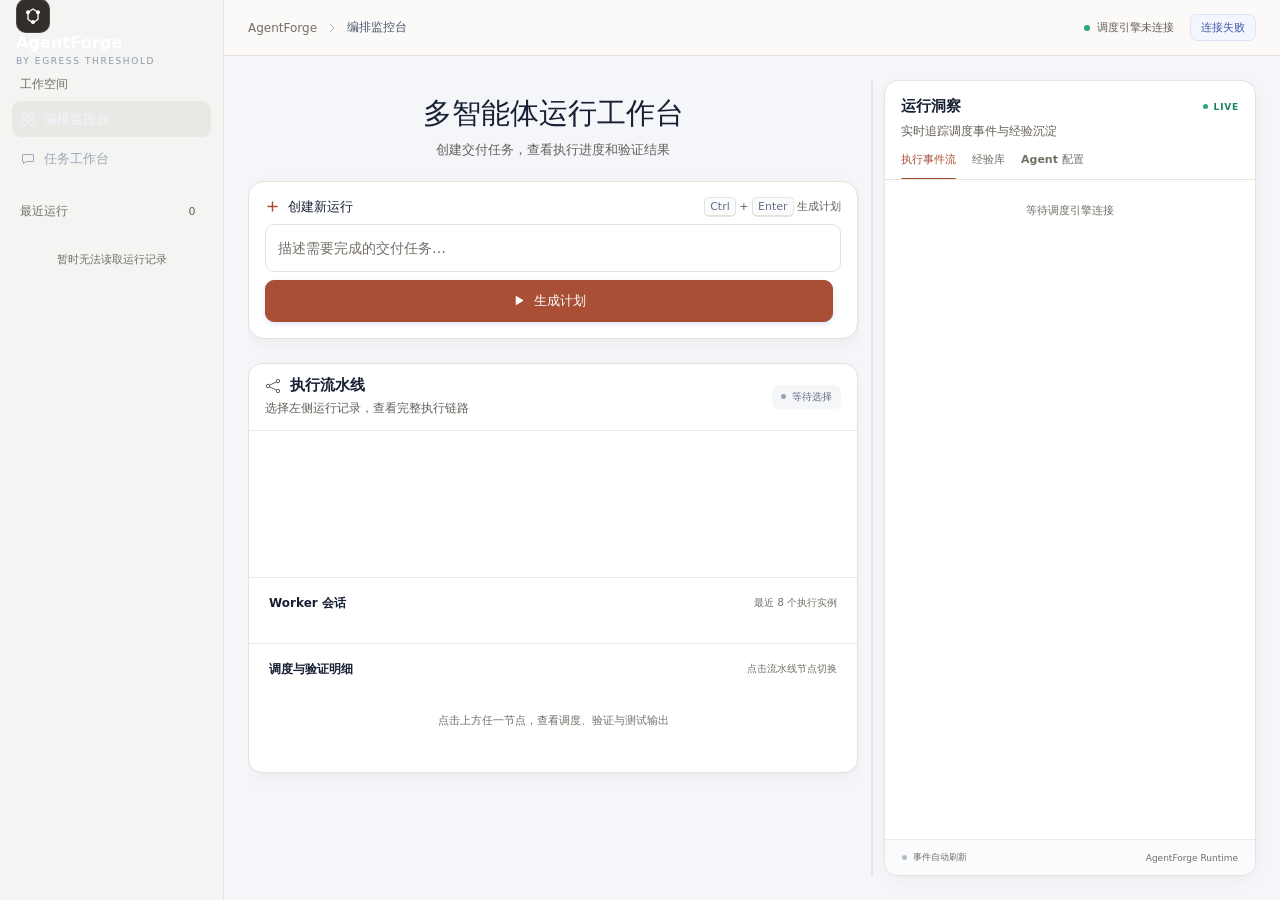
==== commit 55a4dd85: "feat: add brand typewriter animation and welcome icon" ====
--- a/frontend/index.html
+++ b/frontend/index.html
@@ -336,13 +336,23 @@
 <div class="app-shell">
   <aside class="sidebar">
     <div class="brand">
-      <div class="brand-mark" aria-hidden="true">
-        <svg width="22" height="22" viewBox="0 0 22 22" fill="none">
-          <path d="M6 7.2L11 4l5 3.2v7.1L11 18l-5-3.7V7.2Z" stroke="white" stroke-width="1.35" stroke-linejoin="round"/>
-          <circle cx="6" cy="7.2" r="2" fill="white"/><circle cx="16" cy="7.2" r="2" fill="white"/><circle cx="11" cy="17" r="2" fill="white"/>
-        </svg>
+      <div class="brand-typewriter-label">
+        <div class="brand-typewriter">
+          <div class="brand-mark" aria-hidden="true">
+            <svg width="22" height="22" viewBox="0 0 22 22" fill="none">
+              <path d="M6 7.2L11 4l5 3.2v7.1L11 18l-5-3.7V7.2Z" stroke="white" stroke-width="1.35" stroke-linejoin="round"/>
+              <circle cx="6" cy="7.2" r="2" fill="white"/><circle cx="16" cy="7.2" r="2" fill="white"/><circle cx="11" cy="17" r="2" fill="white"/>
+            </svg>
+          </div>
+          <div class="brand-typewriter-track">
+            <div class="brand-typewriter-print">
+              <div class="brand-name">AgentForge</div>
+              <span class="brand-typewriter-carriage" aria-hidden="true"></span>
+            </div>
+          </div>
+        </div>
+        <div class="brand-sub">by Egress Threshold</div>
       </div>
-      <div><div class="brand-name">AgentForge</div><div class="brand-sub">by Egress Threshold</div></div>
     </div>
     <nav class="workspace-nav" aria-label="工作空间">
       <div class="section-label">工作空间</div>
@@ -1329,5 +1339,6 @@
   console.error(error);
 });
 </script>
+<script src="/static/brand-typewriter.js"></script>
 </body>
 </html>
